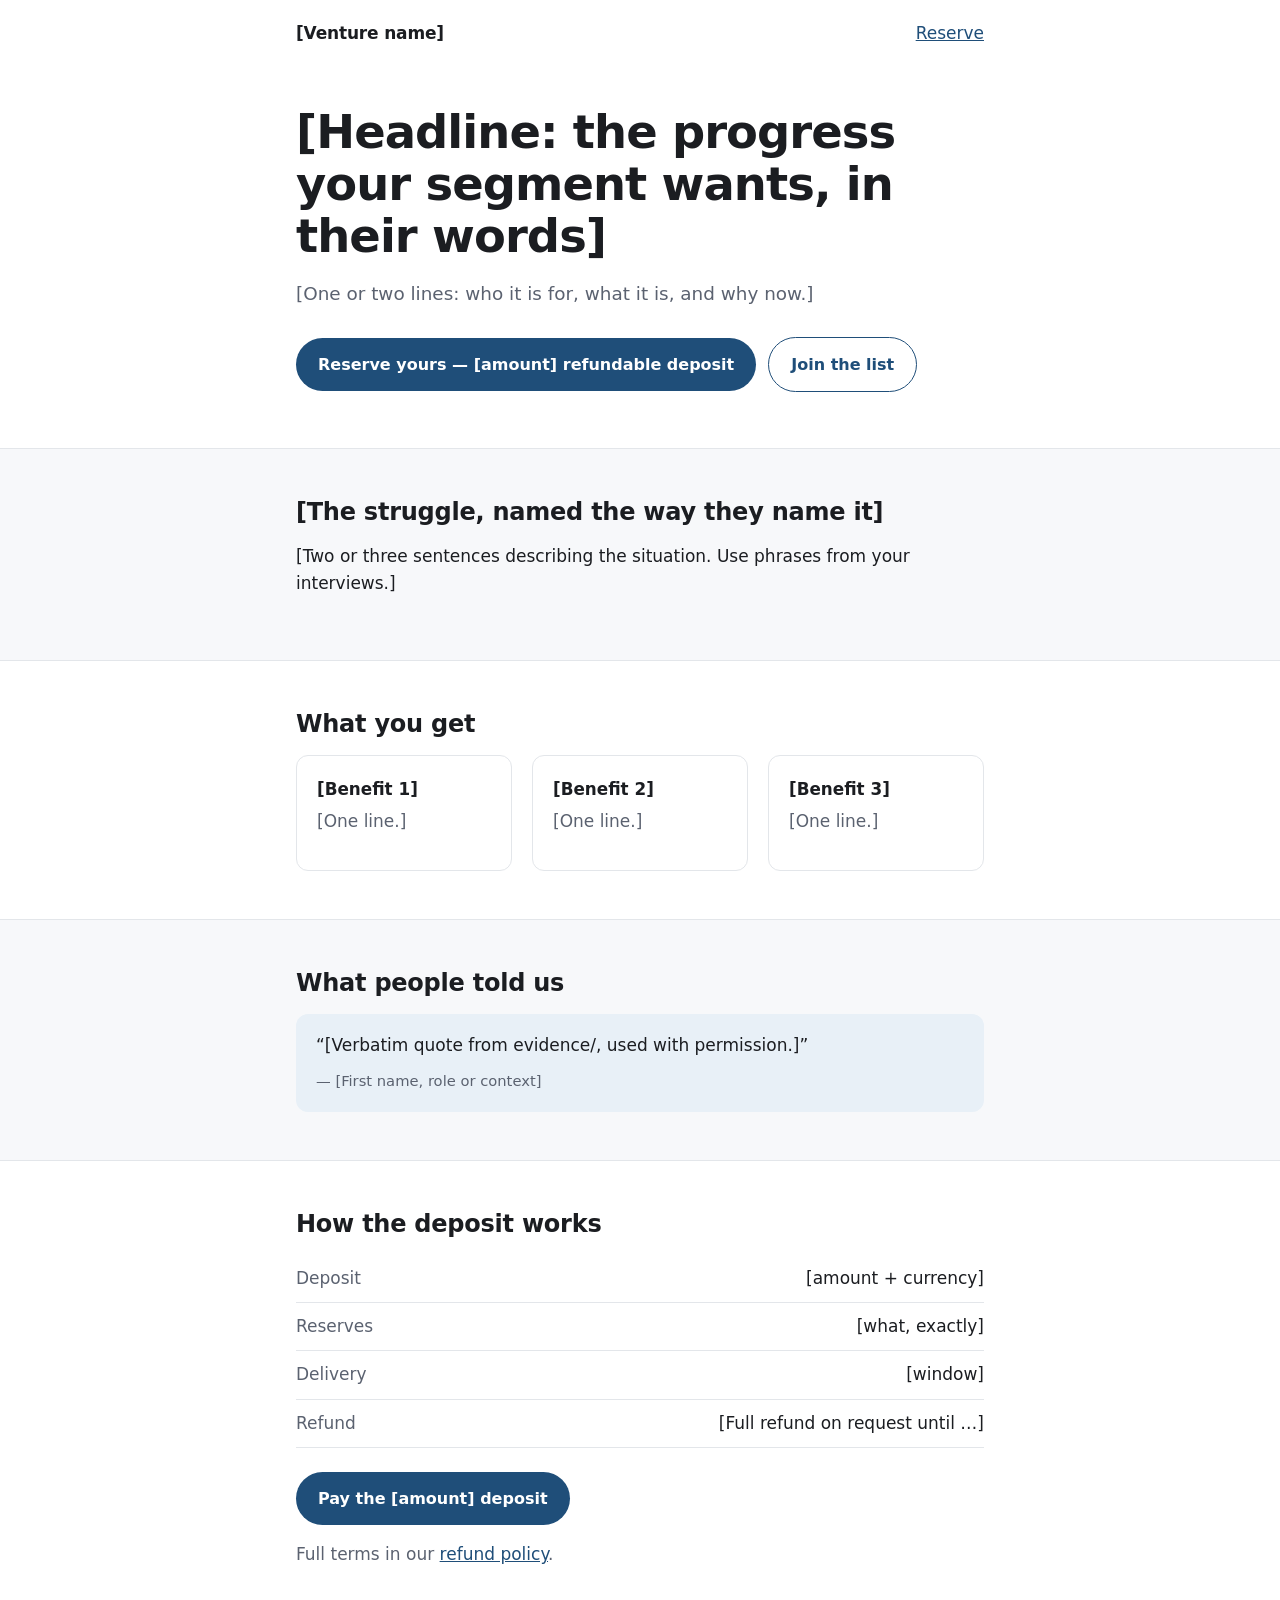
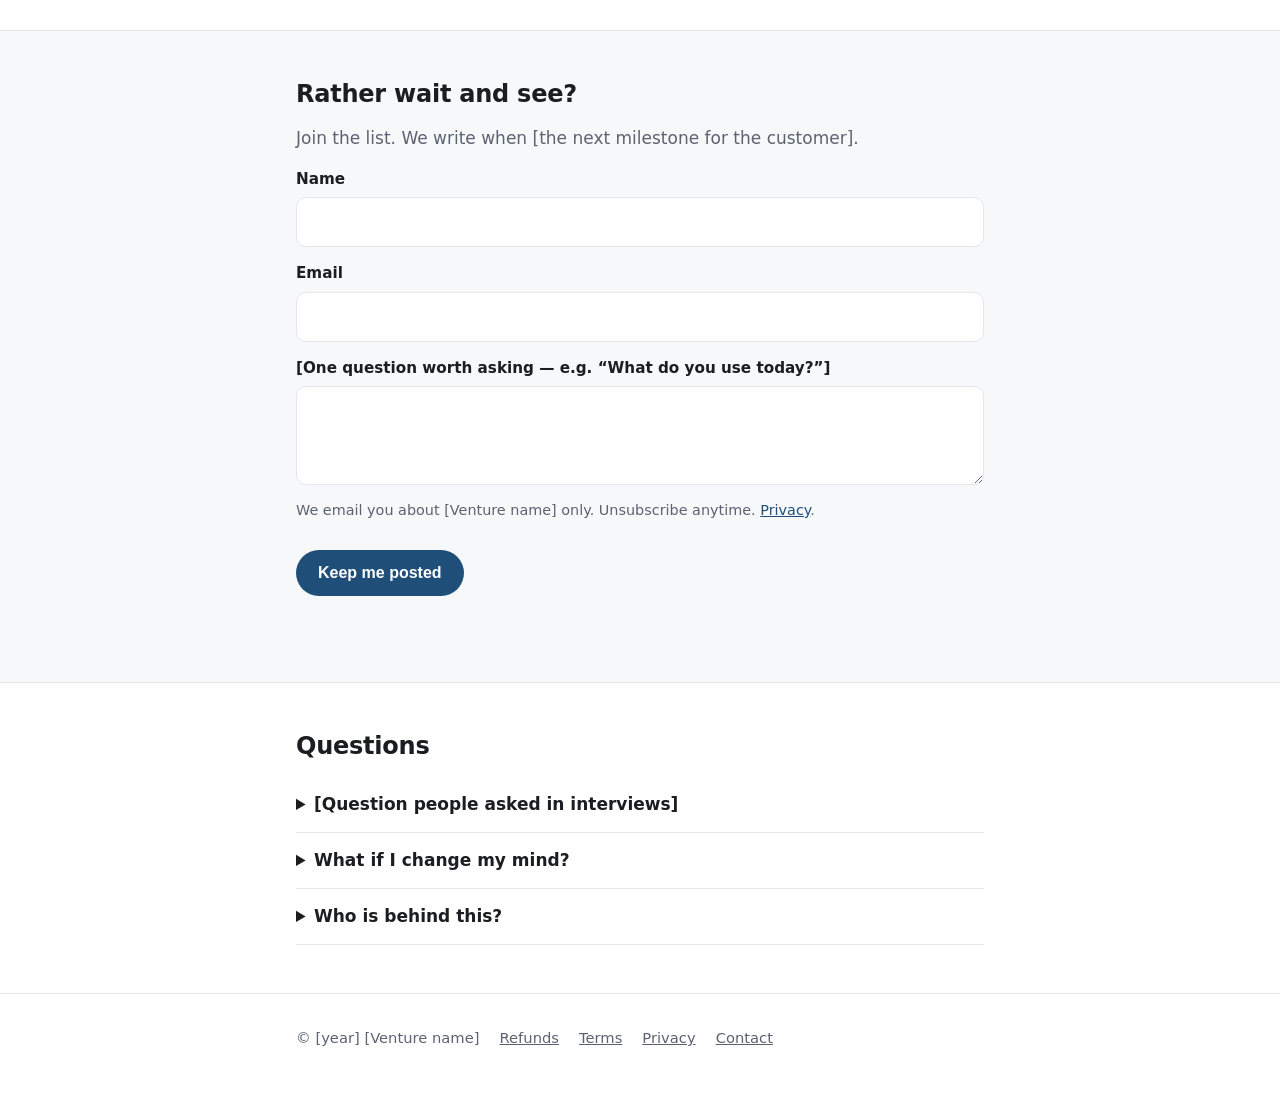
==== site/index.html @ 7b7e47c2 "Spark venture template v1 Five-job build setup for Phase 2: Claude Code writes, GitHub remembers, Cl" ====
<!doctype html>
<html lang="en">
<head>
  <meta charset="utf-8">
  <meta name="viewport" content="width=device-width, initial-scale=1">
  <title>[Venture name] — [the progress, in five words]</title>
  <meta name="description" content="[One sentence: for whom, what, so they can what.]">
  <meta property="og:title" content="[Venture name] — [the progress, in five words]">
  <meta property="og:description" content="[One sentence: for whom, what, so they can what.]">
  <link rel="stylesheet" href="styles.css">
</head>
<body>

<!--
  STARTER PAGE. /setup-venture and /new-page replace every [bracket] with copy
  from CLAUDE.md and evidence/. /publish lists any bracket still left.
  Section order: promise → struggle → what you get → proof → deposit → list → FAQ.
-->

<header class="top">
  <div class="wrap">
    <a class="brand" href="/">[Venture name]</a>
    <a href="#deposit">Reserve</a>
  </div>
</header>

<main>
  <section class="hero">
    <div class="wrap">
      <h1>[Headline: the progress your segment wants, in their words]</h1>
      <p class="lead">[One or two lines: who it is for, what it is, and why now.]</p>
      <div class="cta-row">
        <a class="button" data-deposit>Reserve yours — [amount] refundable deposit</a>
        <a class="button ghost" href="#list">Join the list</a>
      </div>
    </div>
  </section>

  <section class="soft">
    <div class="wrap">
      <h2>[The struggle, named the way they name it]</h2>
      <p>[Two or three sentences describing the situation. Use phrases from your interviews.]</p>
    </div>
  </section>

  <section>
    <div class="wrap">
      <h2>What you get</h2>
      <div class="grid three">
        <div class="card"><h3>[Benefit 1]</h3><p class="muted">[One line.]</p></div>
        <div class="card"><h3>[Benefit 2]</h3><p class="muted">[One line.]</p></div>
        <div class="card"><h3>[Benefit 3]</h3><p class="muted">[One line.]</p></div>
      </div>
    </div>
  </section>

  <section class="soft">
    <div class="wrap">
      <h2>What people told us</h2>
      <div class="grid">
        <blockquote>
          <p>“[Verbatim quote from evidence/, used with permission.]”</p>
          <cite>— [First name, role or context]</cite>
        </blockquote>
      </div>
    </div>
  </section>

  <section id="deposit">
    <div class="wrap">
      <h2>How the deposit works</h2>
      <ul class="terms">
        <li><span>Deposit</span><span>[amount + currency]</span></li>
        <li><span>Reserves</span><span>[what, exactly]</span></li>
        <li><span>Delivery</span><span>[window]</span></li>
        <li><span>Refund</span><span>[Full refund on request until …]</span></li>
      </ul>
      <a class="button" data-deposit>Pay the [amount] deposit</a>
      <div id="manual-payment" class="notice" hidden>
        <h3>How to pay</h3>
        <p data-manual-text></p>
        <p class="muted">We confirm every payment by email within 24 hours.</p>
      </div>
      <p class="muted" style="margin-top:16px">Full terms in our <a href="policies.html#refunds">refund policy</a>.</p>
    </div>
  </section>

  <section id="list" class="soft">
    <div class="wrap">
      <h2>Rather wait and see?</h2>
      <p class="muted">Join the list. We write when [the next milestone for the customer].</p>
      <form id="lead-form" novalidate>
        <label>Name <input name="name" autocomplete="name" required></label>
        <label>Email <input name="email" type="email" autocomplete="email" required></label>
        <label>[One question worth asking — e.g. “What do you use today?”]
          <textarea name="note" rows="3"></textarea>
        </label>
        <label class="hp" aria-hidden="true">Website <input name="website" tabindex="-1" autocomplete="off"></label>
        <p class="consent">We email you about [Venture name] only. Unsubscribe anytime. <a href="policies.html#privacy">Privacy</a>.</p>
        <div><button class="button" type="submit">Keep me posted</button></div>
        <p data-status aria-live="polite"></p>
      </form>
    </div>
  </section>

  <section>
    <div class="wrap">
      <h2>Questions</h2>
      <details><summary>[Question people asked in interviews]</summary><p>[Answer.]</p></details>
      <details><summary>What if I change my mind?</summary><p>[Refund terms in one sentence.]</p></details>
      <details><summary>Who is behind this?</summary><p>[Founders, one line each, and where you are based.]</p></details>
    </div>
  </section>
</main>

<footer>
  <div class="wrap">
    <span>© [year] [Venture name]</span>
    <a href="policies.html#refunds">Refunds</a>
    <a href="policies.html#terms">Terms</a>
    <a href="policies.html#privacy">Privacy</a>
    <a href="policies.html#contact">Contact</a>
  </div>
</footer>

<script src="config.js"></script>
<script src="app.js"></script>
</body>
</html>
---- site/styles.css ----
/* Rebrand from the tokens below; the rest follows. */
:root {
  --brand: #1f4e79;
  --brand-ink: #ffffff;
  --accent: #e8f0f7;
  --ink: #1b1d21;
  --muted: #5b6270;
  --line: #e3e6ea;
  --bg: #ffffff;
  --bg-soft: #f7f8fa;
  --radius: 12px;
  --max: 720px;
  --font: system-ui, -apple-system, "Segoe UI", Roboto, "Helvetica Neue", Arial, sans-serif;
}

* { box-sizing: border-box; }
html { -webkit-text-size-adjust: 100%; }
body {
  margin: 0;
  background: var(--bg);
  color: var(--ink);
  font: 17px/1.6 var(--font);
}
img { max-width: 100%; height: auto; border-radius: var(--radius); }
a { color: var(--brand); }

.wrap { max-width: var(--max); margin: 0 auto; padding: 0 16px; }
section { padding: 48px 0; border-top: 1px solid var(--line); }
section.soft { background: var(--bg-soft); }

header.top { padding: 20px 0; }
header.top .wrap { display: flex; justify-content: space-between; align-items: center; }
.brand { font-weight: 700; letter-spacing: -0.01em; text-decoration: none; color: var(--ink); }

.hero { padding: 40px 0 56px; border-top: 0; }
.hero h1 { font-size: clamp(2rem, 6vw, 2.9rem); line-height: 1.12; letter-spacing: -0.02em; margin: 0 0 16px; }
.hero p.lead { font-size: 1.15rem; color: var(--muted); margin: 0 0 28px; }

h2 { font-size: 1.5rem; line-height: 1.25; letter-spacing: -0.01em; margin: 0 0 16px; }
h3 { font-size: 1.05rem; margin: 0 0 6px; }
p { margin: 0 0 14px; }
.muted { color: var(--muted); }

.cta-row { display: flex; flex-wrap: wrap; gap: 12px; align-items: center; }
.button {
  display: inline-block;
  background: var(--brand);
  color: var(--brand-ink);
  padding: 14px 22px;
  border-radius: 999px;
  font-weight: 600;
  text-decoration: none;
  border: 0;
  font-size: 1rem;
  cursor: pointer;
}
.button:hover { filter: brightness(1.08); }
.button.ghost { background: transparent; color: var(--brand); border: 1.5px solid var(--brand); }
.button[disabled] { opacity: 0.6; cursor: wait; }

.grid { display: grid; gap: 20px; }
@media (min-width: 640px) { .grid.three { grid-template-columns: repeat(3, 1fr); } }

.card { background: var(--bg); border: 1px solid var(--line); border-radius: var(--radius); padding: 20px; }
blockquote { margin: 0; padding: 18px 20px; background: var(--accent); border-radius: var(--radius); }
blockquote p { margin: 0 0 8px; }
blockquote cite { font-style: normal; color: var(--muted); font-size: 0.92rem; }

.terms { list-style: none; padding: 0; margin: 0 0 24px; }
.terms li { padding: 10px 0; border-bottom: 1px solid var(--line); display: flex; justify-content: space-between; gap: 16px; }
.terms li span:first-child { color: var(--muted); }

form { display: grid; gap: 14px; }
label { font-weight: 600; font-size: 0.95rem; display: grid; gap: 6px; }
input, textarea {
  font: inherit;
  padding: 12px 14px;
  border: 1px solid var(--line);
  border-radius: 10px;
  background: var(--bg);
  color: var(--ink);
  width: 100%;
}
input:focus, textarea:focus { outline: 2px solid var(--brand); outline-offset: 1px; }
.consent { font-weight: 400; font-size: 0.9rem; color: var(--muted); }
.hp { position: absolute; left: -9999px; }
[data-status] { min-height: 1.4em; margin: 0; color: var(--muted); }

.notice { background: var(--accent); border-radius: var(--radius); padding: 18px 20px; margin-top: 20px; }

details { border-bottom: 1px solid var(--line); padding: 14px 0; }
summary { cursor: pointer; font-weight: 600; }
details p { margin: 10px 0 0; }

footer { padding: 32px 0 48px; border-top: 1px solid var(--line); color: var(--muted); font-size: 0.92rem; }
footer .wrap { display: flex; flex-wrap: wrap; gap: 8px 20px; }
footer a { color: var(--muted); }

.doc h1 { font-size: 2rem; margin: 8px 0 24px; }
.doc h2 { margin-top: 36px; }
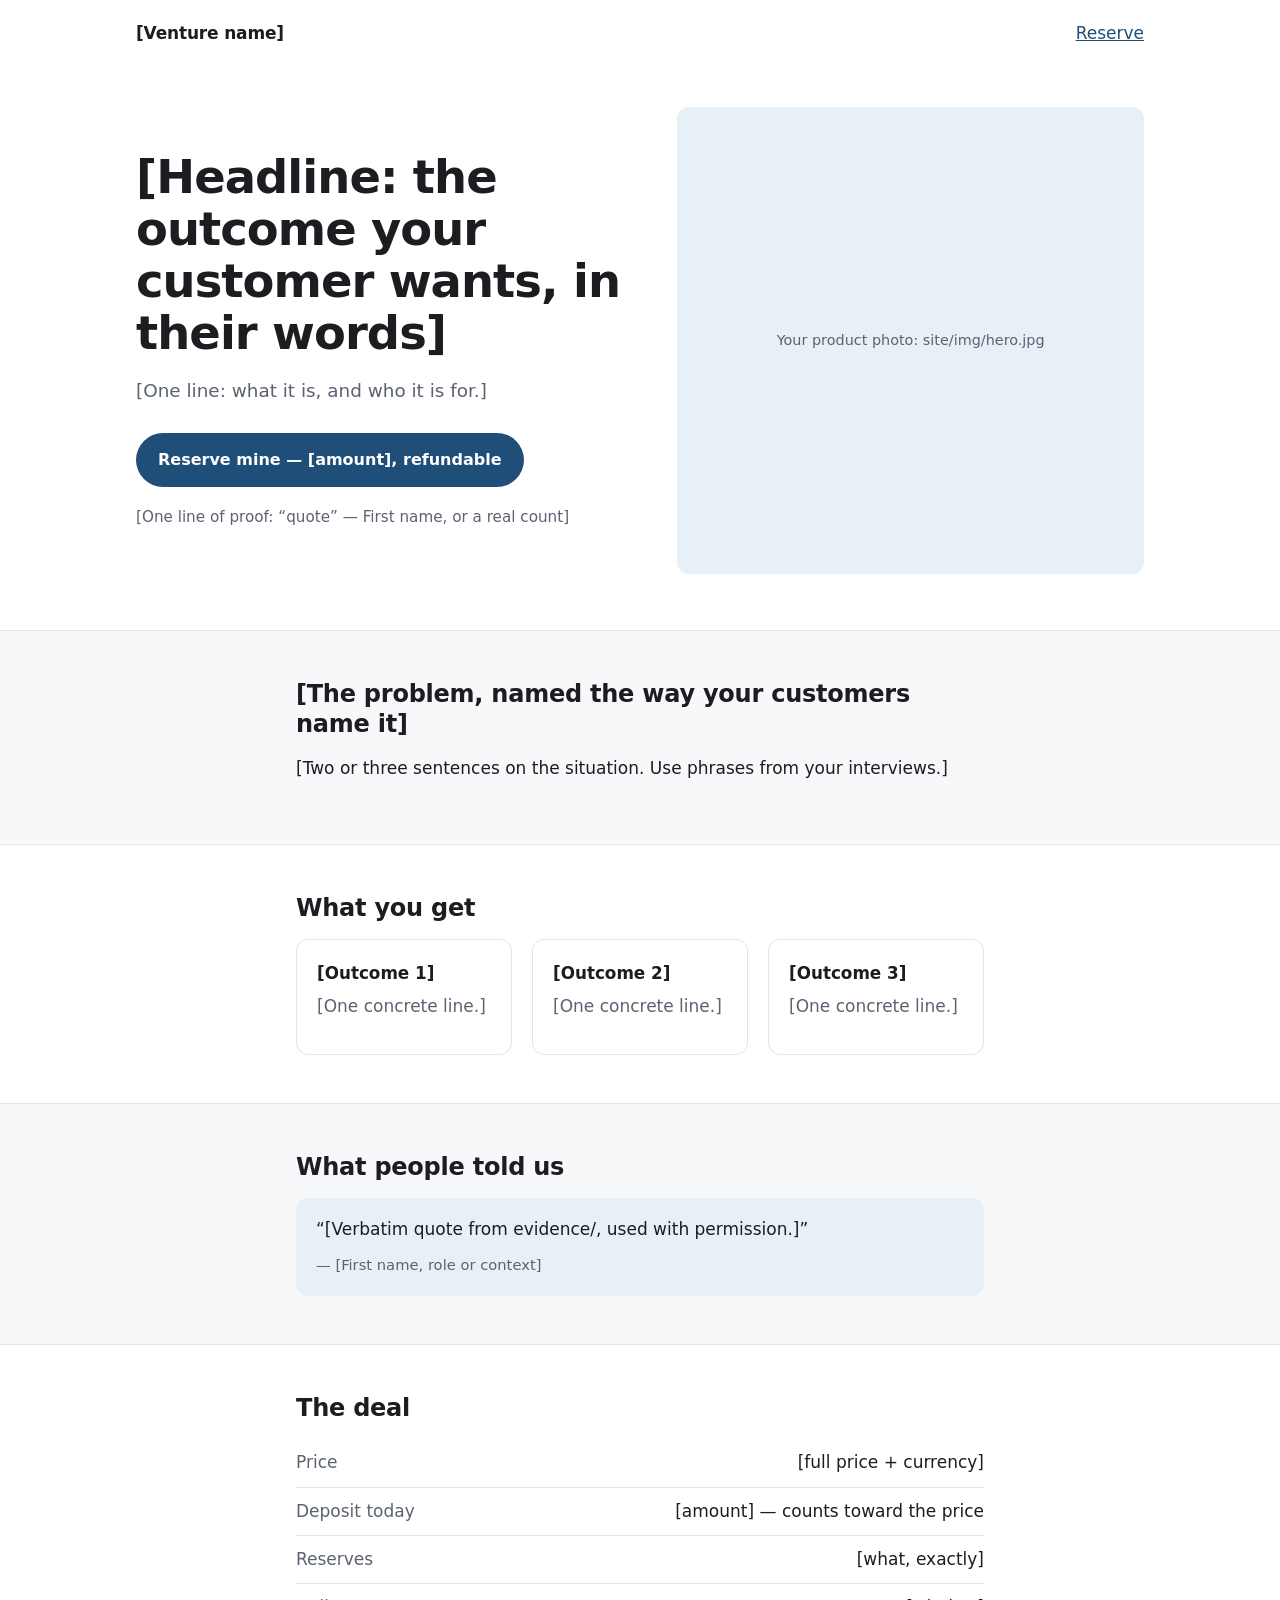
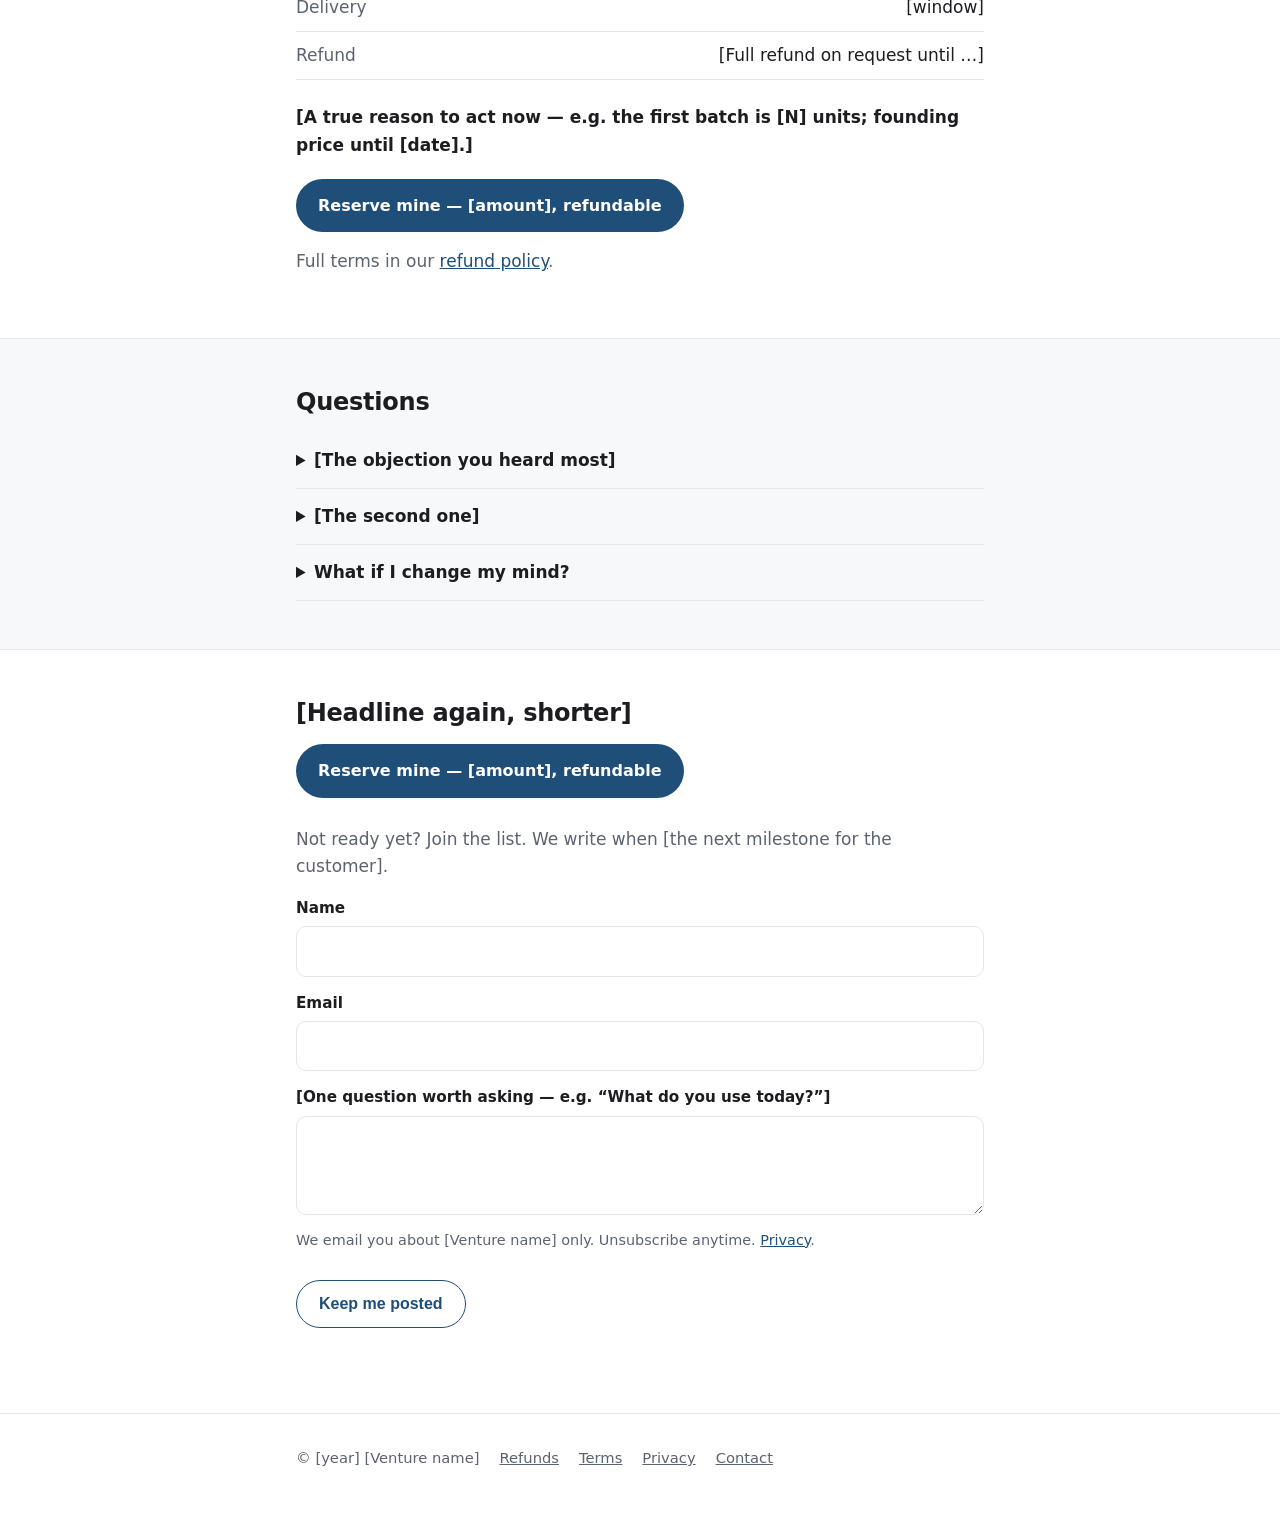
==== commit 5f908566: "Conversion standard: docs/converting-page.md; starter page rebuilt to it; /new-page builds and revie" ====
--- a/site/index.html
+++ b/site/index.html
@@ -3,43 +3,49 @@
 <head>
   <meta charset="utf-8">
   <meta name="viewport" content="width=device-width, initial-scale=1">
-  <title>[Venture name] — [the progress, in five words]</title>
+  <title>[Venture name] — [the outcome, in five words]</title>
   <meta name="description" content="[One sentence: for whom, what, so they can what.]">
-  <meta property="og:title" content="[Venture name] — [the progress, in five words]">
+  <meta property="og:title" content="[Venture name] — [the outcome, in five words]">
   <meta property="og:description" content="[One sentence: for whom, what, so they can what.]">
   <link rel="stylesheet" href="styles.css">
 </head>
 <body>
 
 <!--
-  STARTER PAGE. /setup-venture and /new-page replace every [bracket] with copy
-  from CLAUDE.md and evidence/. /publish lists any bracket still left.
-  Section order: promise → struggle → what you get → proof → deposit → list → FAQ.
+  STARTER PAGE, built to docs/converting-page.md:
+  hero → problem → what you get → proof → the deal → questions → last call.
+  /setup-venture and /new-page replace every [bracket] with copy from
+  CLAUDE.md and evidence/. /publish lists any bracket still left.
 -->
 
 <header class="top">
   <div class="wrap">
     <a class="brand" href="/">[Venture name]</a>
-    <a href="#deposit">Reserve</a>
+    <a href="#deal">Reserve</a>
   </div>
 </header>
 
 <main>
   <section class="hero">
-    <div class="wrap">
-      <h1>[Headline: the progress your segment wants, in their words]</h1>
-      <p class="lead">[One or two lines: who it is for, what it is, and why now.]</p>
-      <div class="cta-row">
-        <a class="button" data-deposit>Reserve yours — [amount] refundable deposit</a>
-        <a class="button ghost" href="#list">Join the list</a>
+    <div class="wrap hero-grid">
+      <div class="hero-copy">
+        <h1>[Headline: the outcome your customer wants, in their words]</h1>
+        <p class="lead">[One line: what it is, and who it is for.]</p>
+        <div class="cta-row">
+          <a class="button" data-deposit>Reserve mine — [amount], refundable</a>
+        </div>
+        <p class="micro-proof">[One line of proof: “quote” — First name, or a real count]</p>
       </div>
+      <figure class="hero-media">
+        <img src="img/hero.jpg" alt="[What the photo shows]" width="800" height="800" onerror="this.remove()">
+      </figure>
     </div>
   </section>
 
   <section class="soft">
     <div class="wrap">
-      <h2>[The struggle, named the way they name it]</h2>
-      <p>[Two or three sentences describing the situation. Use phrases from your interviews.]</p>
+      <h2>[The problem, named the way your customers name it]</h2>
+      <p>[Two or three sentences on the situation. Use phrases from your interviews.]</p>
     </div>
   </section>
 
@@ -47,9 +53,9 @@
     <div class="wrap">
       <h2>What you get</h2>
       <div class="grid three">
-        <div class="card"><h3>[Benefit 1]</h3><p class="muted">[One line.]</p></div>
-        <div class="card"><h3>[Benefit 2]</h3><p class="muted">[One line.]</p></div>
-        <div class="card"><h3>[Benefit 3]</h3><p class="muted">[One line.]</p></div>
+        <div class="card"><h3>[Outcome 1]</h3><p class="muted">[One concrete line.]</p></div>
+        <div class="card"><h3>[Outcome 2]</h3><p class="muted">[One concrete line.]</p></div>
+        <div class="card"><h3>[Outcome 3]</h3><p class="muted">[One concrete line.]</p></div>
       </div>
     </div>
   </section>
@@ -66,16 +72,18 @@
     </div>
   </section>
 
-  <section id="deposit">
+  <section id="deal">
     <div class="wrap">
-      <h2>How the deposit works</h2>
+      <h2>The deal</h2>
       <ul class="terms">
-        <li><span>Deposit</span><span>[amount + currency]</span></li>
+        <li><span>Price</span><span>[full price + currency]</span></li>
+        <li><span>Deposit today</span><span>[amount] — counts toward the price</span></li>
         <li><span>Reserves</span><span>[what, exactly]</span></li>
         <li><span>Delivery</span><span>[window]</span></li>
         <li><span>Refund</span><span>[Full refund on request until …]</span></li>
       </ul>
-      <a class="button" data-deposit>Pay the [amount] deposit</a>
+      <p class="why-now">[A true reason to act now — e.g. the first batch is [N] units; founding price until [date].]</p>
+      <a class="button" data-deposit>Reserve mine — [amount], refundable</a>
       <div id="manual-payment" class="notice" hidden>
         <h3>How to pay</h3>
         <p data-manual-text></p>
@@ -85,10 +93,20 @@
     </div>
   </section>
 
-  <section id="list" class="soft">
+  <section class="soft">
     <div class="wrap">
-      <h2>Rather wait and see?</h2>
-      <p class="muted">Join the list. We write when [the next milestone for the customer].</p>
+      <h2>Questions</h2>
+      <details><summary>[The objection you heard most]</summary><p>[Answer.]</p></details>
+      <details><summary>[The second one]</summary><p>[Answer.]</p></details>
+      <details><summary>What if I change my mind?</summary><p>[Refund terms in one sentence.]</p></details>
+    </div>
+  </section>
+
+  <section id="list" class="last-call">
+    <div class="wrap">
+      <h2>[Headline again, shorter]</h2>
+      <a class="button" data-deposit>Reserve mine — [amount], refundable</a>
+      <p class="muted" style="margin-top:28px">Not ready yet? Join the list. We write when [the next milestone for the customer].</p>
       <form id="lead-form" novalidate>
         <label>Name <input name="name" autocomplete="name" required></label>
         <label>Email <input name="email" type="email" autocomplete="email" required></label>
@@ -97,18 +115,9 @@
         </label>
         <label class="hp" aria-hidden="true">Website <input name="website" tabindex="-1" autocomplete="off"></label>
         <p class="consent">We email you about [Venture name] only. Unsubscribe anytime. <a href="policies.html#privacy">Privacy</a>.</p>
-        <div><button class="button" type="submit">Keep me posted</button></div>
+        <div><button class="button ghost" type="submit">Keep me posted</button></div>
         <p data-status aria-live="polite"></p>
       </form>
-    </div>
-  </section>
-
-  <section>
-    <div class="wrap">
-      <h2>Questions</h2>
-      <details><summary>[Question people asked in interviews]</summary><p>[Answer.]</p></details>
-      <details><summary>What if I change my mind?</summary><p>[Refund terms in one sentence.]</p></details>
-      <details><summary>Who is behind this?</summary><p>[Founders, one line each, and where you are based.]</p></details>
     </div>
   </section>
 </main>
--- a/site/styles.css
+++ b/site/styles.css
@@ -1,4 +1,5 @@
-/* Rebrand from the tokens below; the rest follows. */
+/* The look comes from your Claude Design system: its tokens go in :root
+   below, its fonts in a <link> in each page's <head>. The rest follows. */
 :root {
   --brand: #1f4e79;
   --brand-ink: #ffffff;
@@ -35,6 +36,16 @@
 .hero { padding: 40px 0 56px; border-top: 0; }
 .hero h1 { font-size: clamp(2rem, 6vw, 2.9rem); line-height: 1.12; letter-spacing: -0.02em; margin: 0 0 16px; }
 .hero p.lead { font-size: 1.15rem; color: var(--muted); margin: 0 0 28px; }
+.hero-grid { display: grid; gap: 28px; align-items: center; }
+@media (min-width: 760px) { .hero-grid { grid-template-columns: 1.1fr 1fr; max-width: 1040px; } header.top .wrap { max-width: 1040px; } }
+.hero-copy { min-width: 0; }
+.hero-media { margin: 0; position: relative; aspect-ratio: 1 / 1; max-width: 100%; border-radius: var(--radius); background: var(--accent); overflow: hidden; }
+.hero-media::after { content: "Your product photo: site/img/hero.jpg"; position: absolute; inset: 0; display: grid; place-items: center; color: var(--muted); font-size: 0.9rem; text-align: center; padding: 16px; }
+.hero-media img { position: relative; z-index: 1; width: 100%; height: 100%; object-fit: cover; border-radius: 0; }
+.micro-proof { margin: 18px 0 0; font-size: 0.95rem; color: var(--muted); }
+.why-now { font-weight: 600; margin: 0 0 20px; }
+.last-call { text-align: left; }
+.last-call form { margin-top: 16px; }
 
 h2 { font-size: 1.5rem; line-height: 1.25; letter-spacing: -0.01em; margin: 0 0 16px; }
 h3 { font-size: 1.05rem; margin: 0 0 6px; }
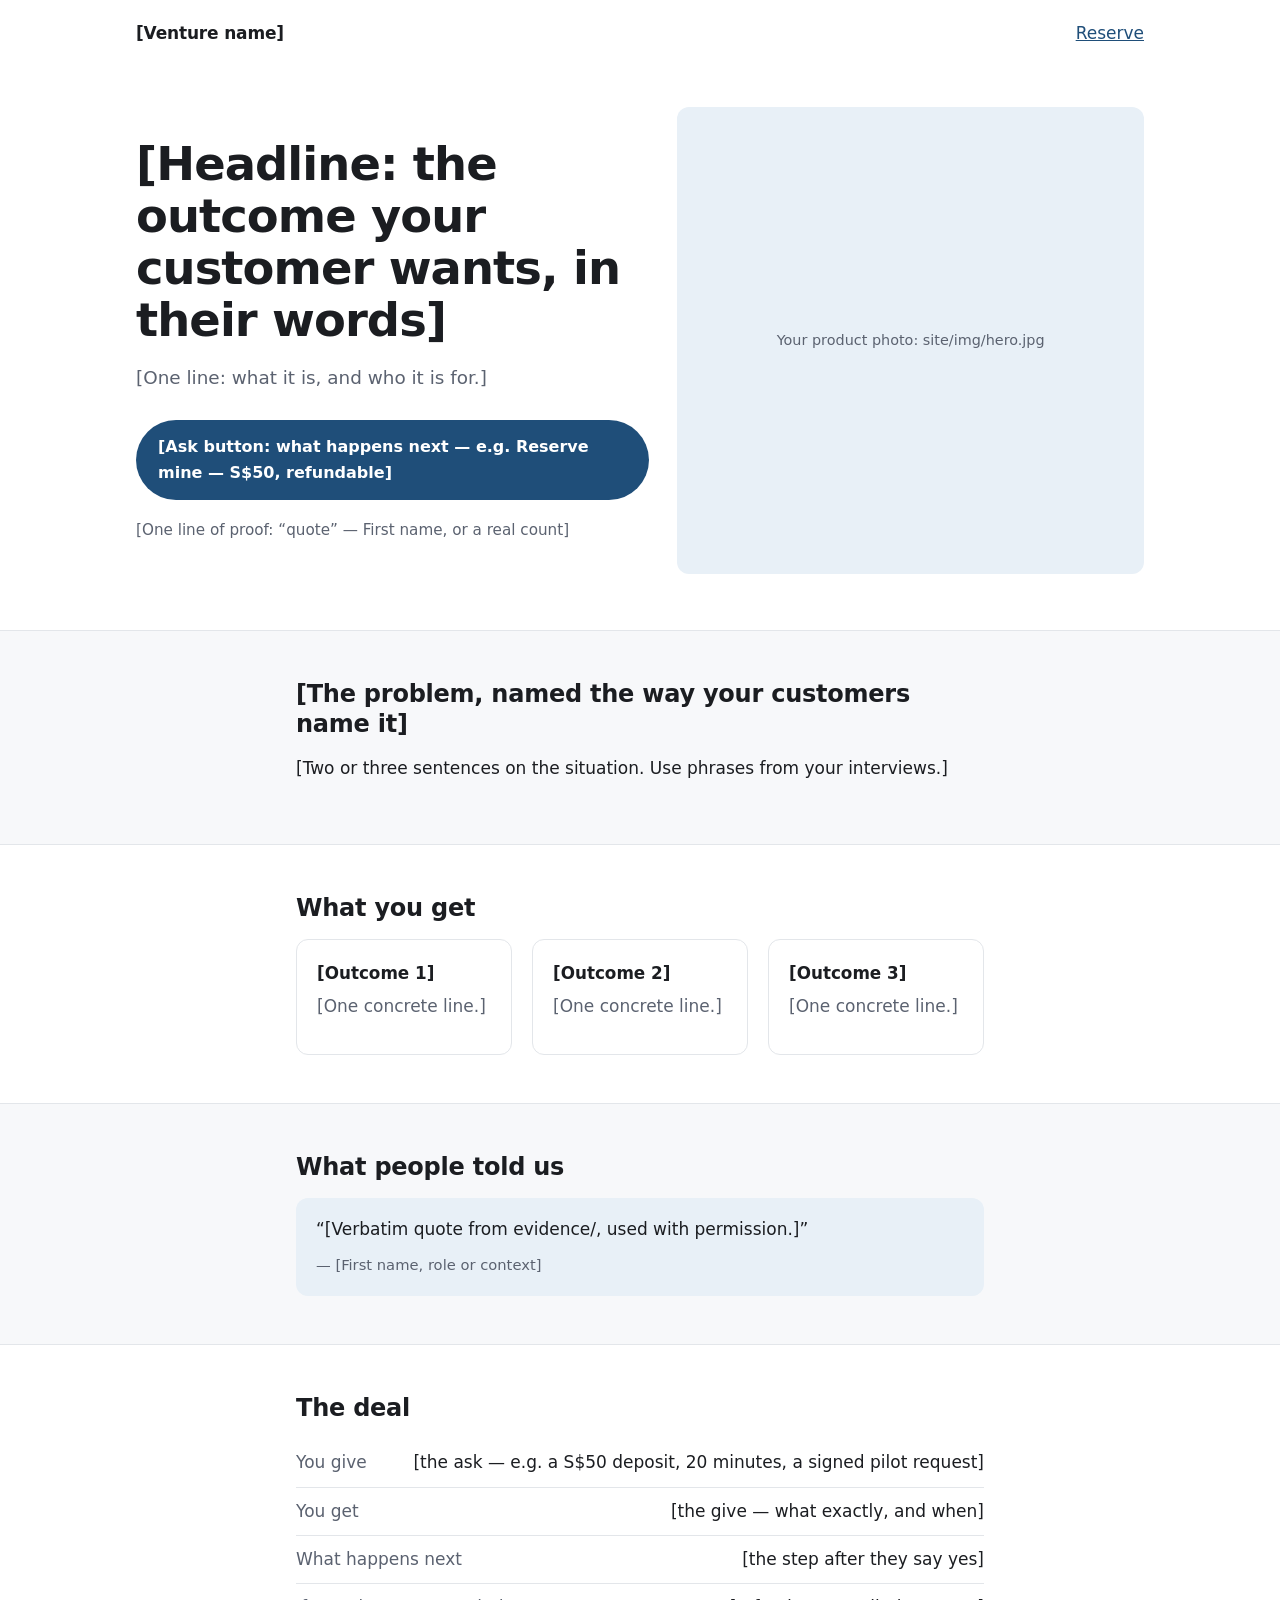
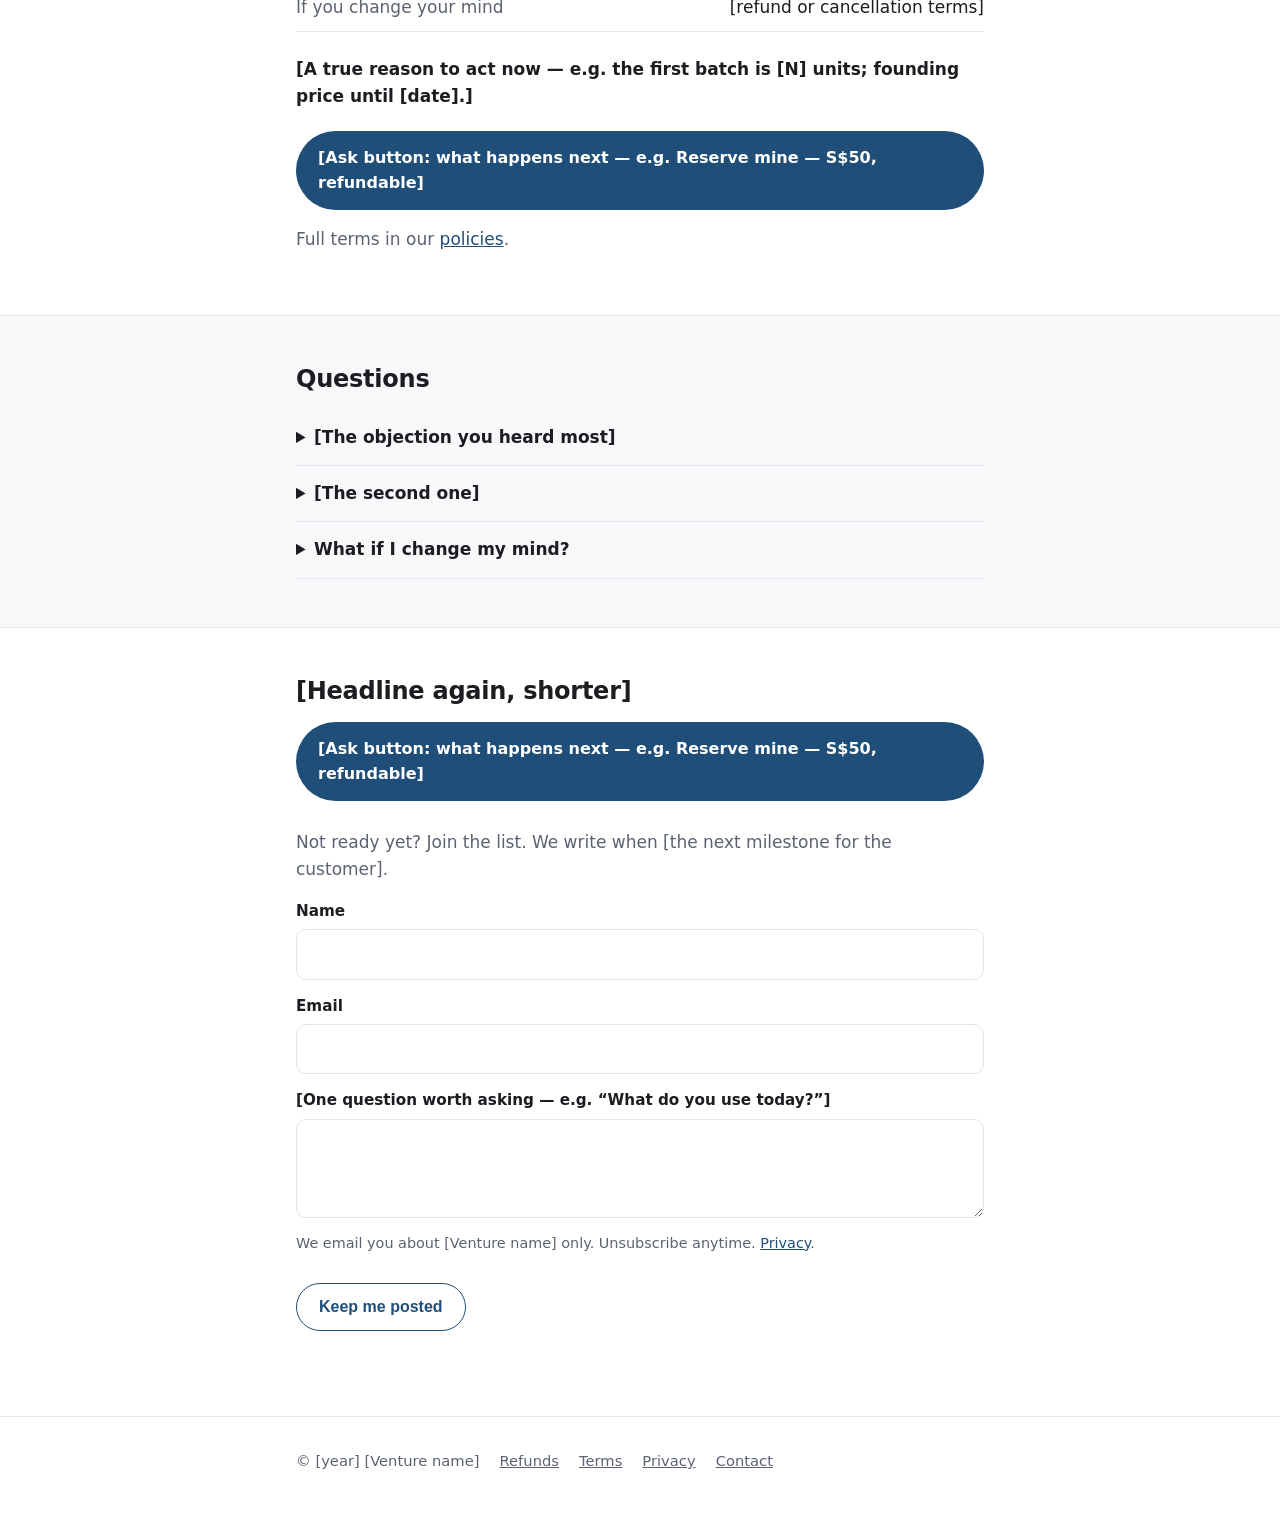
==== commit 60d90ece: "The ask, generalised: signup, form, booking or payment; commitments ledger and table replace deposit" ====
--- a/site/index.html
+++ b/site/index.html
@@ -32,7 +32,7 @@
         <h1>[Headline: the outcome your customer wants, in their words]</h1>
         <p class="lead">[One line: what it is, and who it is for.]</p>
         <div class="cta-row">
-          <a class="button" data-deposit>Reserve mine — [amount], refundable</a>
+          <a class="button" data-ask>[Ask button: what happens next — e.g. Reserve mine — S$50, refundable]</a>
         </div>
         <p class="micro-proof">[One line of proof: “quote” — First name, or a real count]</p>
       </div>
@@ -75,21 +75,23 @@
   <section id="deal">
     <div class="wrap">
       <h2>The deal</h2>
+      <!-- The deal, whatever the ask: what they give, what they get, what
+           happens next, the terms. For a payment ask, keep price, deposit,
+           delivery and refund rows. See docs/the-ask.md. -->
       <ul class="terms">
-        <li><span>Price</span><span>[full price + currency]</span></li>
-        <li><span>Deposit today</span><span>[amount] — counts toward the price</span></li>
-        <li><span>Reserves</span><span>[what, exactly]</span></li>
-        <li><span>Delivery</span><span>[window]</span></li>
-        <li><span>Refund</span><span>[Full refund on request until …]</span></li>
+        <li><span>You give</span><span>[the ask — e.g. a S$50 deposit, 20 minutes, a signed pilot request]</span></li>
+        <li><span>You get</span><span>[the give — what exactly, and when]</span></li>
+        <li><span>What happens next</span><span>[the step after they say yes]</span></li>
+        <li><span>If you change your mind</span><span>[refund or cancellation terms]</span></li>
       </ul>
       <p class="why-now">[A true reason to act now — e.g. the first batch is [N] units; founding price until [date].]</p>
-      <a class="button" data-deposit>Reserve mine — [amount], refundable</a>
-      <div id="manual-payment" class="notice" hidden>
+      <a class="button" data-ask>[Ask button: what happens next — e.g. Reserve mine — S$50, refundable]</a>
+      <div id="ask-instructions" class="notice" hidden>
         <h3>How to pay</h3>
-        <p data-manual-text></p>
+        <p data-ask-text></p>
         <p class="muted">We confirm every payment by email within 24 hours.</p>
       </div>
-      <p class="muted" style="margin-top:16px">Full terms in our <a href="policies.html#refunds">refund policy</a>.</p>
+      <p class="muted" style="margin-top:16px">Full terms in our <a href="policies.html#refunds">policies</a>.</p>
     </div>
   </section>
 
@@ -98,14 +100,14 @@
       <h2>Questions</h2>
       <details><summary>[The objection you heard most]</summary><p>[Answer.]</p></details>
       <details><summary>[The second one]</summary><p>[Answer.]</p></details>
-      <details><summary>What if I change my mind?</summary><p>[Refund terms in one sentence.]</p></details>
+      <details><summary>What if I change my mind?</summary><p>[Refund or cancellation terms in one sentence.]</p></details>
     </div>
   </section>
 
   <section id="list" class="last-call">
     <div class="wrap">
       <h2>[Headline again, shorter]</h2>
-      <a class="button" data-deposit>Reserve mine — [amount], refundable</a>
+      <a class="button" data-ask>[Ask button: what happens next — e.g. Reserve mine — S$50, refundable]</a>
       <p class="muted" style="margin-top:28px">Not ready yet? Join the list. We write when [the next milestone for the customer].</p>
       <form id="lead-form" novalidate>
         <label>Name <input name="name" autocomplete="name" required></label>
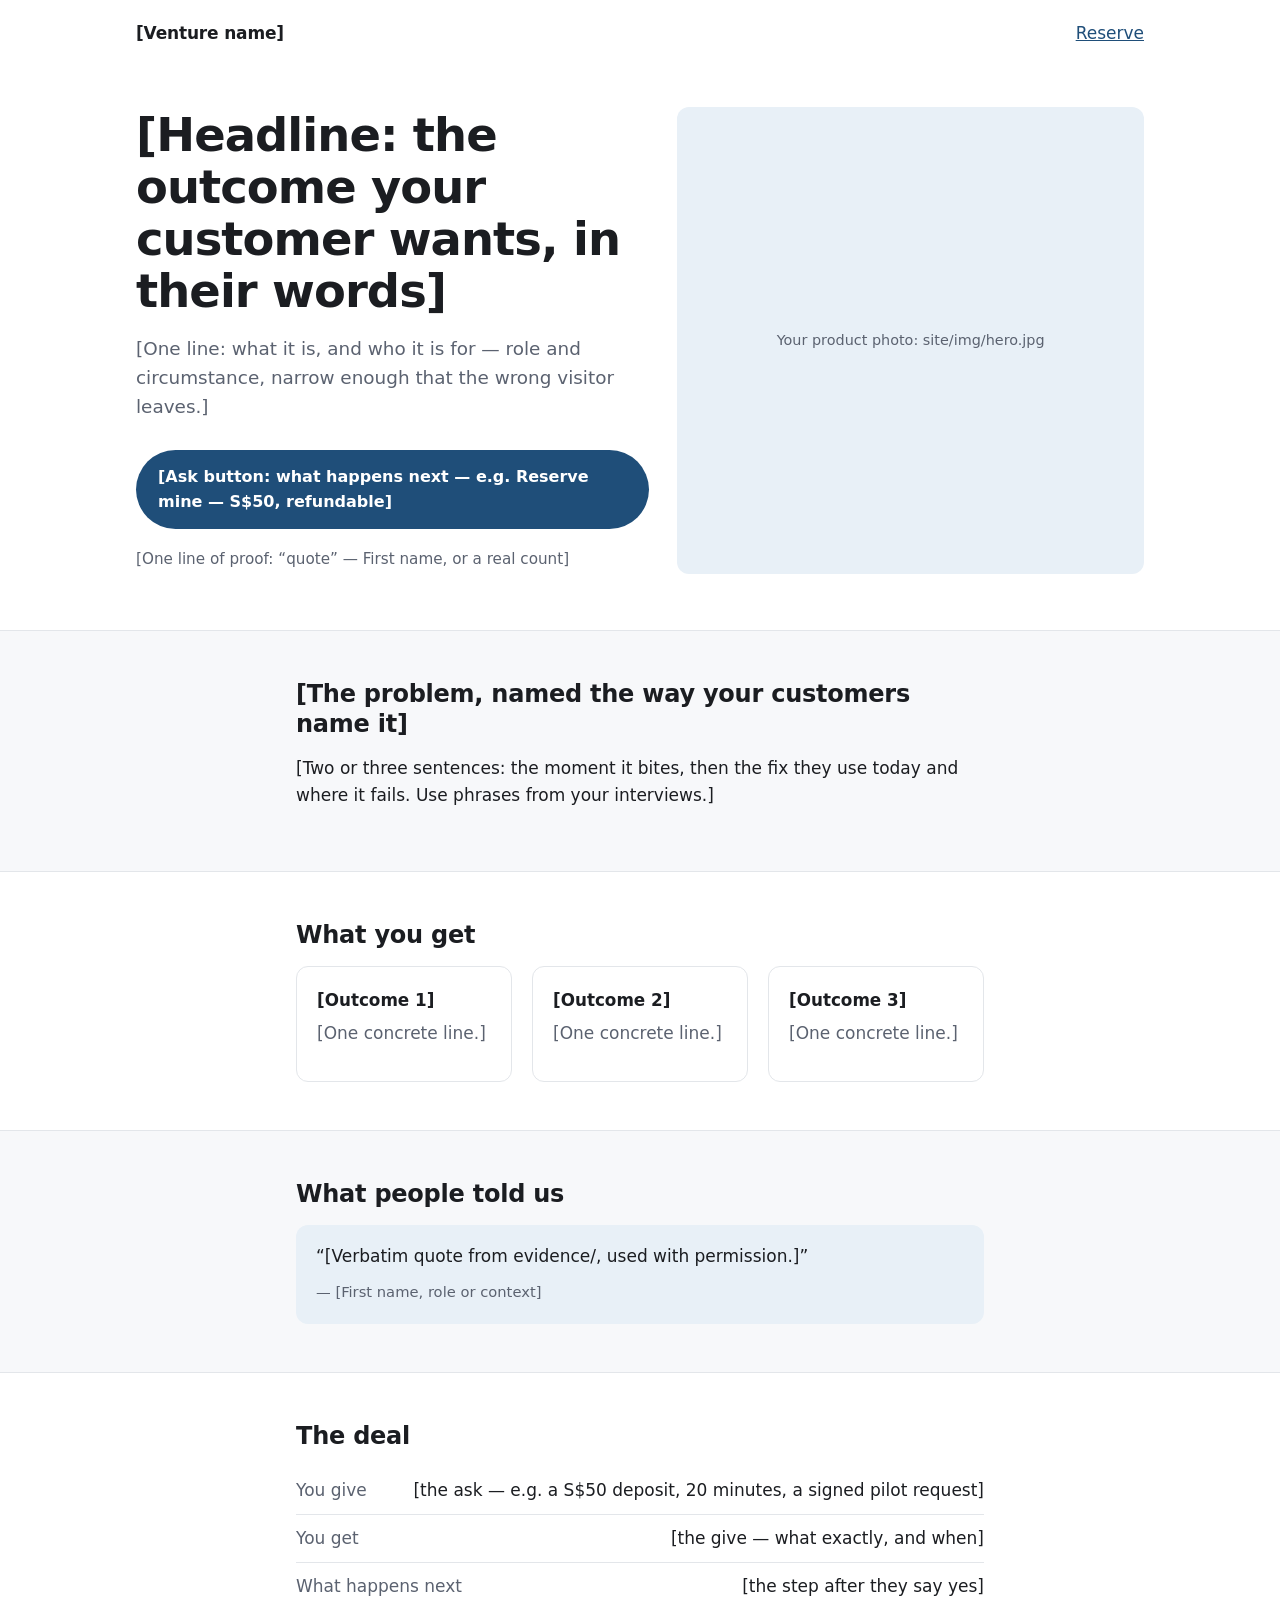
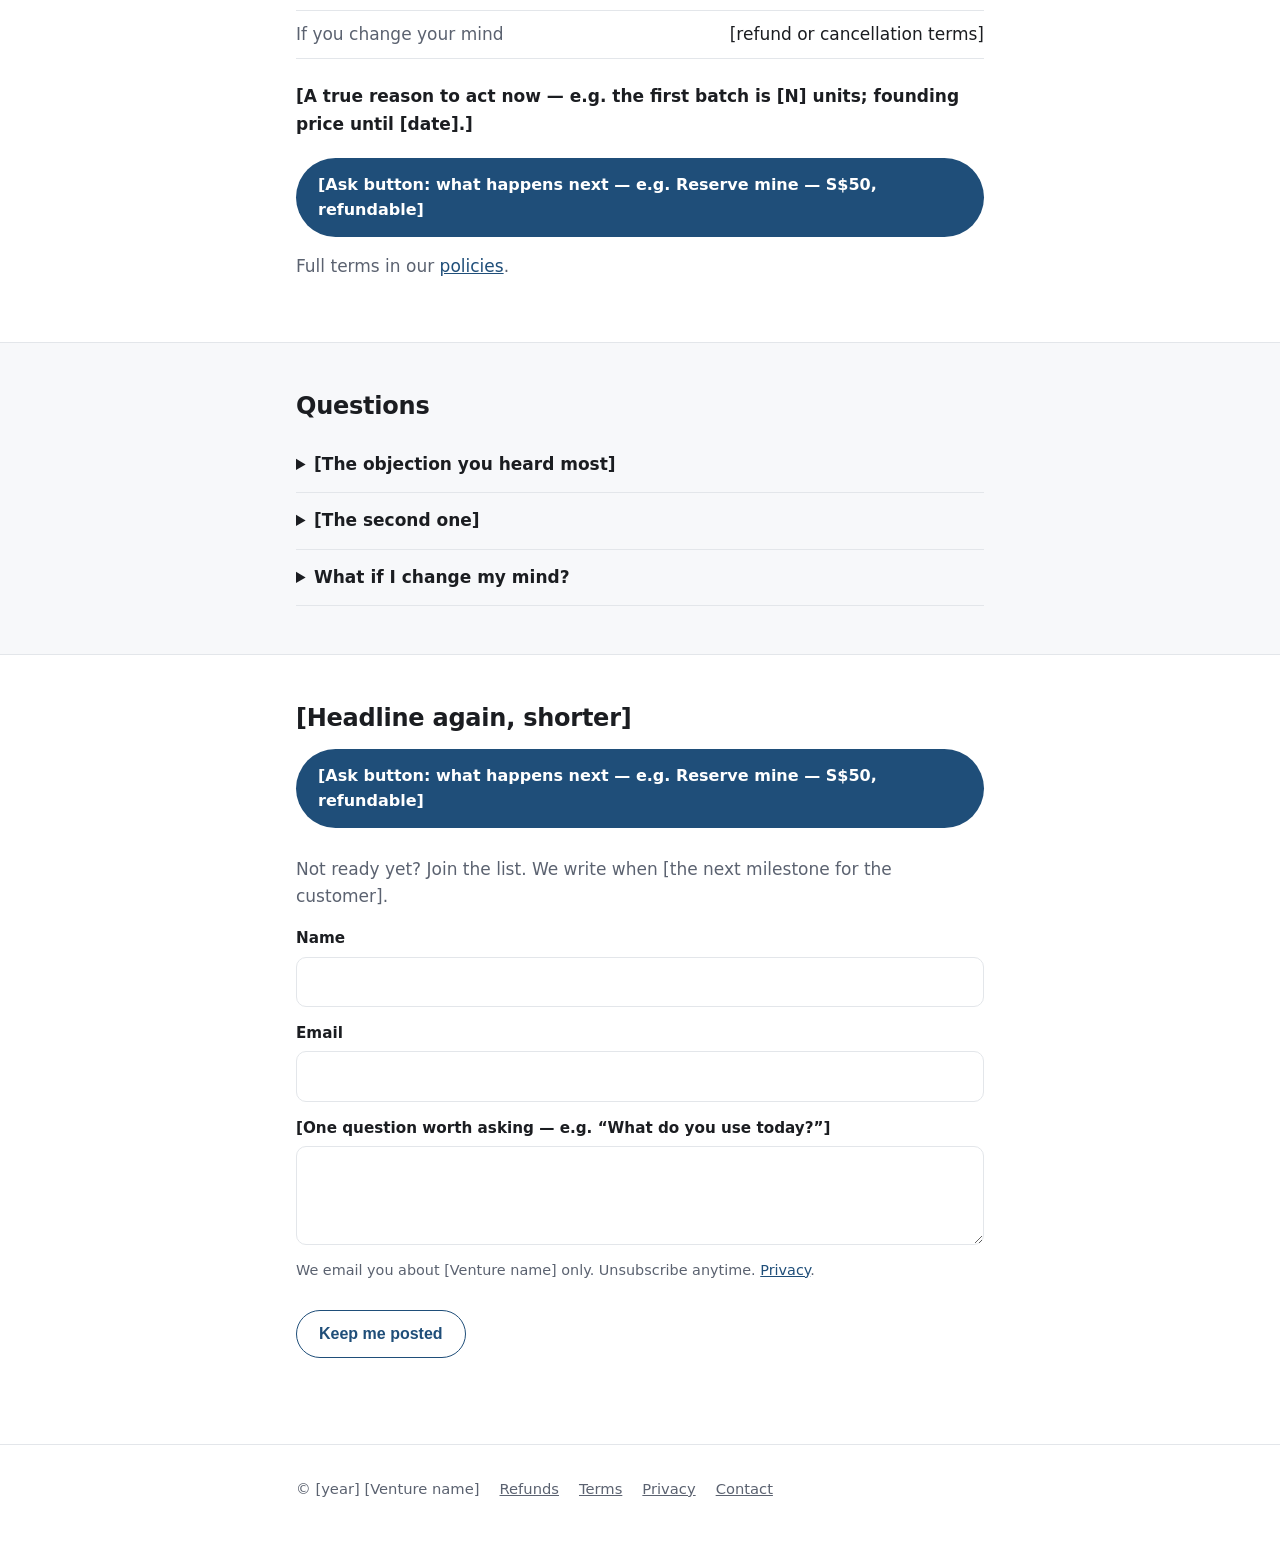
==== commit 297eec79: "Copy from the canvas: box-to-section map, line labels, proof before first customers, fuller five-sec" ====
--- a/site/index.html
+++ b/site/index.html
@@ -30,7 +30,7 @@
     <div class="wrap hero-grid">
       <div class="hero-copy">
         <h1>[Headline: the outcome your customer wants, in their words]</h1>
-        <p class="lead">[One line: what it is, and who it is for.]</p>
+        <p class="lead">[One line: what it is, and who it is for — role and circumstance, narrow enough that the wrong visitor leaves.]</p>
         <div class="cta-row">
           <a class="button" data-ask>[Ask button: what happens next — e.g. Reserve mine — S$50, refundable]</a>
         </div>
@@ -45,7 +45,7 @@
   <section class="soft">
     <div class="wrap">
       <h2>[The problem, named the way your customers name it]</h2>
-      <p>[Two or three sentences on the situation. Use phrases from your interviews.]</p>
+      <p>[Two or three sentences: the moment it bites, then the fix they use today and where it fails. Use phrases from your interviews.]</p>
     </div>
   </section>
 
@@ -63,6 +63,9 @@
   <section class="soft">
     <div class="wrap">
       <h2>What people told us</h2>
+      <!-- Before the first commitments: interview quotes about the problem,
+           and one line from the founders — how many people you spoke with,
+           and the stage you are at. See docs/converting-page.md. -->
       <div class="grid">
         <blockquote>
           <p>“[Verbatim quote from evidence/, used with permission.]”</p>
